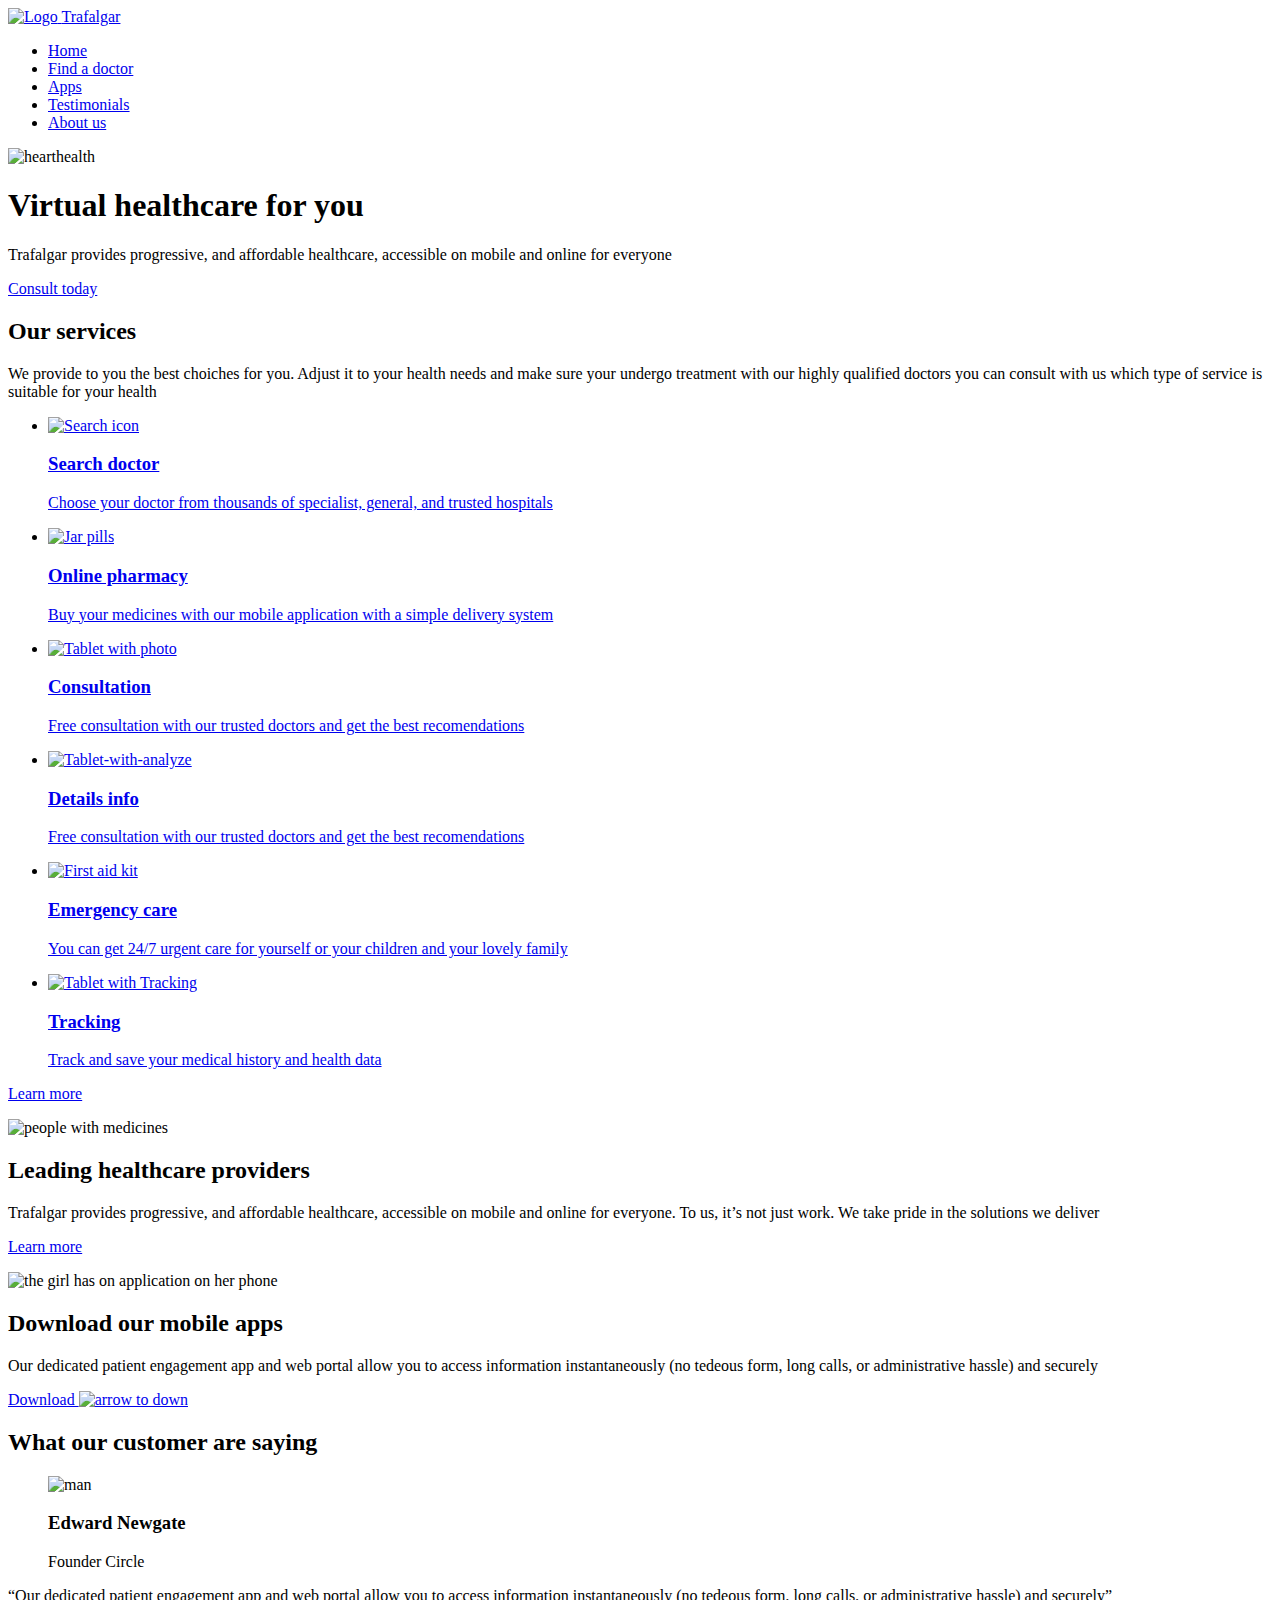
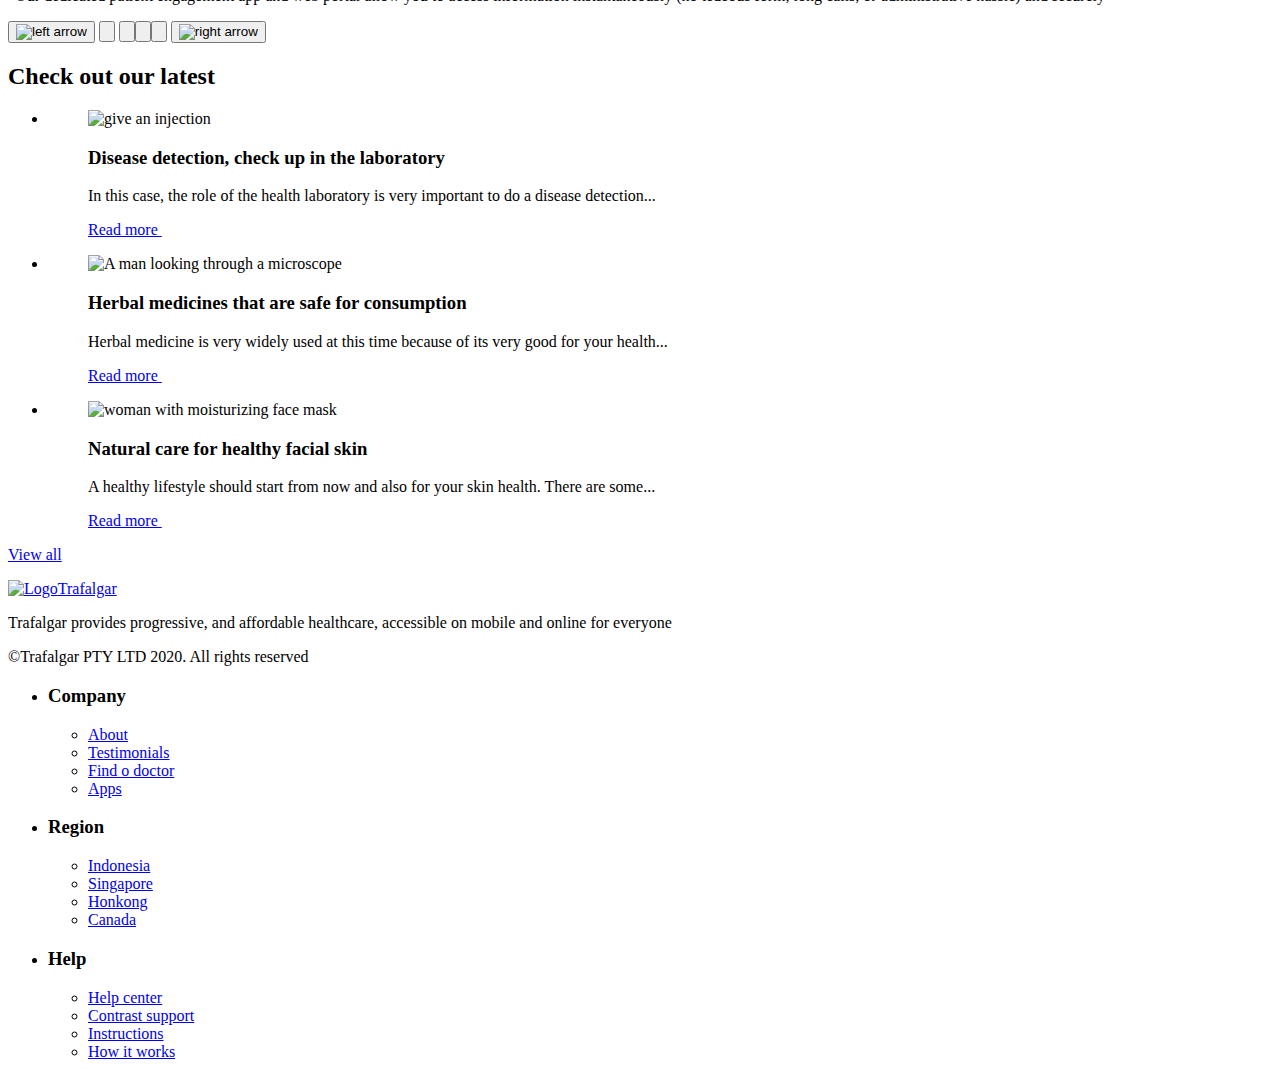
==== src/Trafalgar.html @ 9999d4df "aded scss trafalgar" ====
<!DOCTYPE html>
<html lang="en">
  <head>
    <meta charset="UTF-8" />
    <meta http-equiv="X-UA-Compatible" content="IE=edge" />
    <meta name="viewport" content="width=device-width, initial-scale=1.0" />
    <link rel="stylesheet" href="src/scss/style.scss" />
    <title>Trafalgar</title>
  </head>
  <body>
    <!-- Start main -->
    <main>
      <!-- Start hero -->

      <div class="hero">
        <!-- Start header -->
        <header>
          <a href="#"
            ><img class="logoimg" src="src/img/logo.svg" alt="Logo" />
            <span class="logo-name">Trafalgar</span></a
          >
          <!-- Start navigation -->
          <nav>
            <ul>
              <li>
                <a href="#" class="home">Home</a>
              </li>
              <li><a href="#">Find a doctor</a></li>
              <li><a href="#">Apps</a></li>
              <li><a href="#">Testimonials</a></li>
              <li><a href="#">About us</a></li>
            </ul>
          </nav>
          <!-- End Navigation -->
        </header>
        <!-- End header -->
        <!-- Start Hero-content -->
        <section class="hero-content">
          <img src="src/img/hero-content.png" alt="hearthealth" />
          <div class="hero-content-section">
            <h1>Virtual healthcare for you</h1>
            <p>
              Trafalgar provides progressive, and affordable healthcare,
              accessible on mobile and online for everyone
            </p>
            <a href="#" class="button"> Consult today</a>
          </div>
        </section>
      </div>
      <!-- End hero-->
      <!-- Start Article -->
      <section class="our-services">
        <div class="our-services-content">
          <h2>Our services</h2>
          <p>
            We provide to you the best choiches for you. Adjust it to your
            health needs and make sure your undergo treatment with our highly
            qualified doctors you can consult with us which type of service is
            suitable for your health
          </p>
        </div>
        <div class="card-box-conteiner">
          <ul class="card-box">
            <li>
              <a href="#" target="_blank" rel="noopener noreferrer">
                <img src="src/img/search.svg" alt="Search icon" />
                <h3>Search doctor</h3>
                <p>
                  Choose your doctor from thousands of specialist, general, and
                  trusted hospitals
                </p>
              </a>
            </li>
            <li>
              <a href="#" target="_blank" rel="noopener noreferrer">
                <img src="src/img/online-pharmacy.svg" alt="Jar pills" />
                <h3>Online pharmacy</h3>
                <p>
                  Buy your medicines with our mobile application with a simple
                  delivery system
                </p>
              </a>
            </li>
            <li>
              <a href="#" target="_blank" rel="noopener noreferrer">
                <img src="src/img/consultation.svg" alt="Tablet with photo" />
                <h3>Consultation</h3>
                <p>
                  Free consultation with our trusted doctors and get the best
                  recomendations
                </p>
              </a>
            </li>
            <li>
              <a href="#" target="_blank" rel="noopener noreferrer">
                <img src="src/img/details-info.svg" alt="Tablet-with-analyze" />
                <h3>Details info</h3>
                <p>
                  Free consultation with our trusted doctors and get the best
                  recomendations
                </p>
              </a>
            </li>
            <li>
              <a href="#" target="_blank" rel="noopener noreferrer">
                <img src="src/img/emergency-care.svg" alt="First aid kit" />
                <h3>Emergency care</h3>
                <p>
                  You can get 24/7 urgent care for yourself or your children and
                  your lovely family
                </p>
              </a>
            </li>
            <li>
              <a href="#" target="_blank" rel="noopener noreferrer">
                <img src="src/img/tracking.svg" alt=" Tablet with Tracking" />
                <h3>Tracking</h3>
                <p>Track and save your medical history and health data</p>
              </a>
            </li>
          </ul>
          <p class="button-our-services">
            <a
              href="#"
              class="learn-more"
              target="_blank"
              rel="noopener noreferrer"
              >Learn more</a
            >
          </p>
        </div>
      </section>
      <!-- End Article -->
      <!-- Start Article -->
      <section class="Leading-healthcare">
        <img
          src="src/img/Leading-healthcare-providers.png"
          alt="people with medicines"
        />
        <div class="healthcare-content">
          <h2>Leading healthcare providers</h2>
          <p>
            Trafalgar provides progressive, and affordable healthcare,
            accessible on mobile and online for everyone. To us, it’s not just
            work. We take pride in the solutions we deliver
          </p>
          <p>
            <a
              href="#"
              class="learn-more"
              target="_blank"
              rel="noopener noreferrer"
              >Learn more</a
            >
          </p>
        </div>
      </section>
      <!-- End Article -->
      <!-- Start Article -->
      <section class="mobile-apps">
        <img
          class="mobile-img"
          src="src/img/mobile-apps.png"
          alt="the girl has on application on her phone"
        />
        <div class="mobile-conteiner">
          <h2>Download our mobile apps</h2>
          <p>
            Our dedicated patient engagement app and web portal allow you to
            access information instantaneously (no tedeous form, long calls, or
            administrative hassle) and securely
          </p>

          <a href="#" class="learn-more"
            >Download <img src="src/img/Download.svg" alt="arrow to down"
          /></a>
        </div>
      </section>
      <!-- End Article -->
      <!-- Start Section -->
      <section class="customer">
        <h2>What our customer are saying</h2>
        <div class="customer-content">
          <figure>
            <img src="src/img/customer.png" alt="man" />
            <figcaption>
              <h3>Edward Newgate</h3>
              <span>Founder Circle</span>
            </figcaption>
          </figure>
          <p>
            “Our dedicated patient engagement app and web portal allow you to
            access information instantaneously (no tedeous form, long calls, or
            administrative hassle) and securely”
          </p>
        </div>
      </section>
      <div class="customer-button">
        <button>
          <img
            src="src/img/vector-left.svg"
            alt="left arrow"
            aria-label="left arrow"
          />
        </button>
        <button>
          <img src="src/img/Ellipse.svg" alt="" />
        </button>
        <button>
          <img src="src/img/Ellipse.svg" alt="" /></button
        ><button>
          <img src="src/img/Ellipse.svg" alt="" /></button
        ><button>
          <img src="src/img/Ellipse.svg" alt="" />
        </button>
        <button>
          <img
            src="src/img/Vector.svg"
            alt="right arrow"
            aria-label="right arrow"
          />
        </button>
      </div>
      <!-- End Section -->
      <!-- Start Arcticle -->
      <section class="check">
        <h2>Check out our latest</h2>
        <ul>
          <li>
            <figure>
              <img
                class="check-img"
                src="src/img/article1.jpg"
                alt="give an injection"
              />
              <figcaption>
                <h3>Disease detection, check up in the laboratory</h3>
                <p>
                  In this case, the role of the health laboratory is very
                  important to do a disease detection...
                </p>
                <a href="#"
                  >Read more <img src="src/img/check-right.svg" alt="" />
                </a>
              </figcaption>
            </figure>
          </li>
          <li>
            <figure>
              <img
                class="check-img"
                src="src/img/article2.png"
                alt="A man looking through a microscope"
              />
              <figcaption>
                <h3>Herbal medicines that are safe for consumption</h3>
                <p>
                  Herbal medicine is very widely used at this time because of
                  its very good for your health...
                </p>
                <a href="#"
                  >Read more <img src="src/img/check-right.svg" alt="" />
                </a>
              </figcaption>
            </figure>
          </li>
          <li>
            <figure>
              <img
                class="check-img"
                src="src/img/article3.png"
                alt="woman with moisturizing face mask"
              />
              <figcaption>
                <h3>Natural care for healthy facial skin</h3>
                <p>
                  A healthy lifestyle should start from now and also for your
                  skin health. There are some...
                </p>
                <a href="#"
                  >Read more <img src="src/img/check-right.svg" alt="" />
                </a>
              </figcaption>
            </figure>
          </li>
        </ul>
        <p class="learn-more-button">
          <a class="learn-more" href="#">View all</a>
        </p>
      </section>
      <!-- End arcticle -->
    </main>
    <!-- End Main -->
    <!-- Start Footer -->
    <footer class="footer">
      <div class="footer-conteiner">
        <div class="foother-content">
          <a href="#" class="footer-logo">
            <img src="src/img/logo.svg" alt="Logo" /><span>Trafalgar</span></a
          >
          <p>
            Trafalgar provides progressive, and affordable healthcare,
            accessible on mobile and online for everyone
          </p>
          <span class="copirating"
            >©Trafalgar PTY LTD 2020. All rights reserved</span
          >
        </div>
        <!-- Navigation -->
        <nav class="footer-nav">
          <ul>
            <li>
              <h3>Company</h3>
              <ul>
                <li><a href="#"> About</a></li>
                <li><a href="#"> Testimonials</a></li>
                <li><a href="#"> Find o doctor</a></li>
                <li><a href="#"> Apps</a></li>
              </ul>
            </li>
          </ul>
          <ul>
            <li>
              <h3>Region</h3>
              <ul>
                <li><a href="#"> Indonesia</a></li>
                <li><a href="#"> Singapore</a></li>
                <li><a href="#"> Honkong</a></li>
                <li><a href="#"> Canada</a></li>
              </ul>
            </li>
          </ul>
          <ul>
            <li>
              <h3 class="help">Help</h3>
              <ul>
                <li><a href="#">Help center</a></li>
                <li><a href="#">Contrast support</a></li>
                <li><a href="#">Instructions</a></li>
                <li><a href="#">How it works</a></li>
              </ul>
            </li>
          </ul>
        </nav>
      </div>
      <!-- End Navigation -->
    </footer>

    <!-- End footer -->
  </body>
</html>
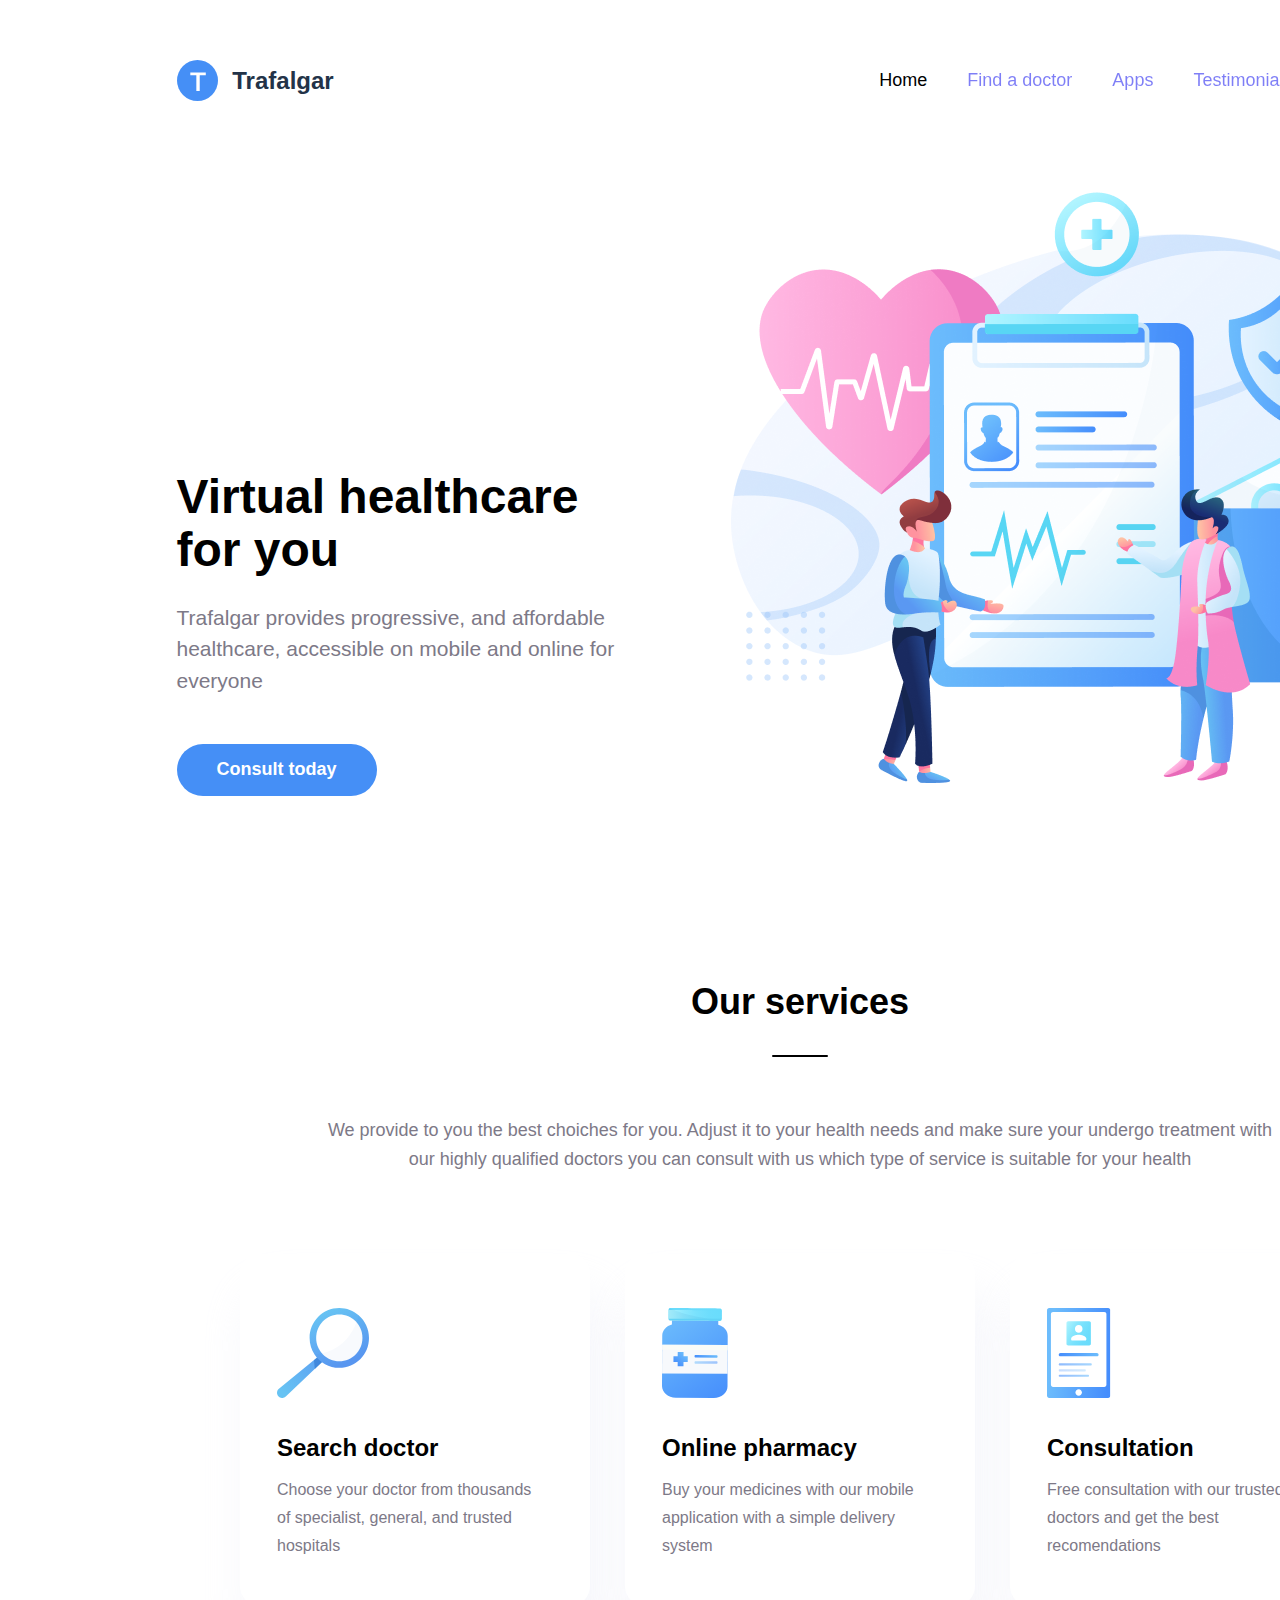
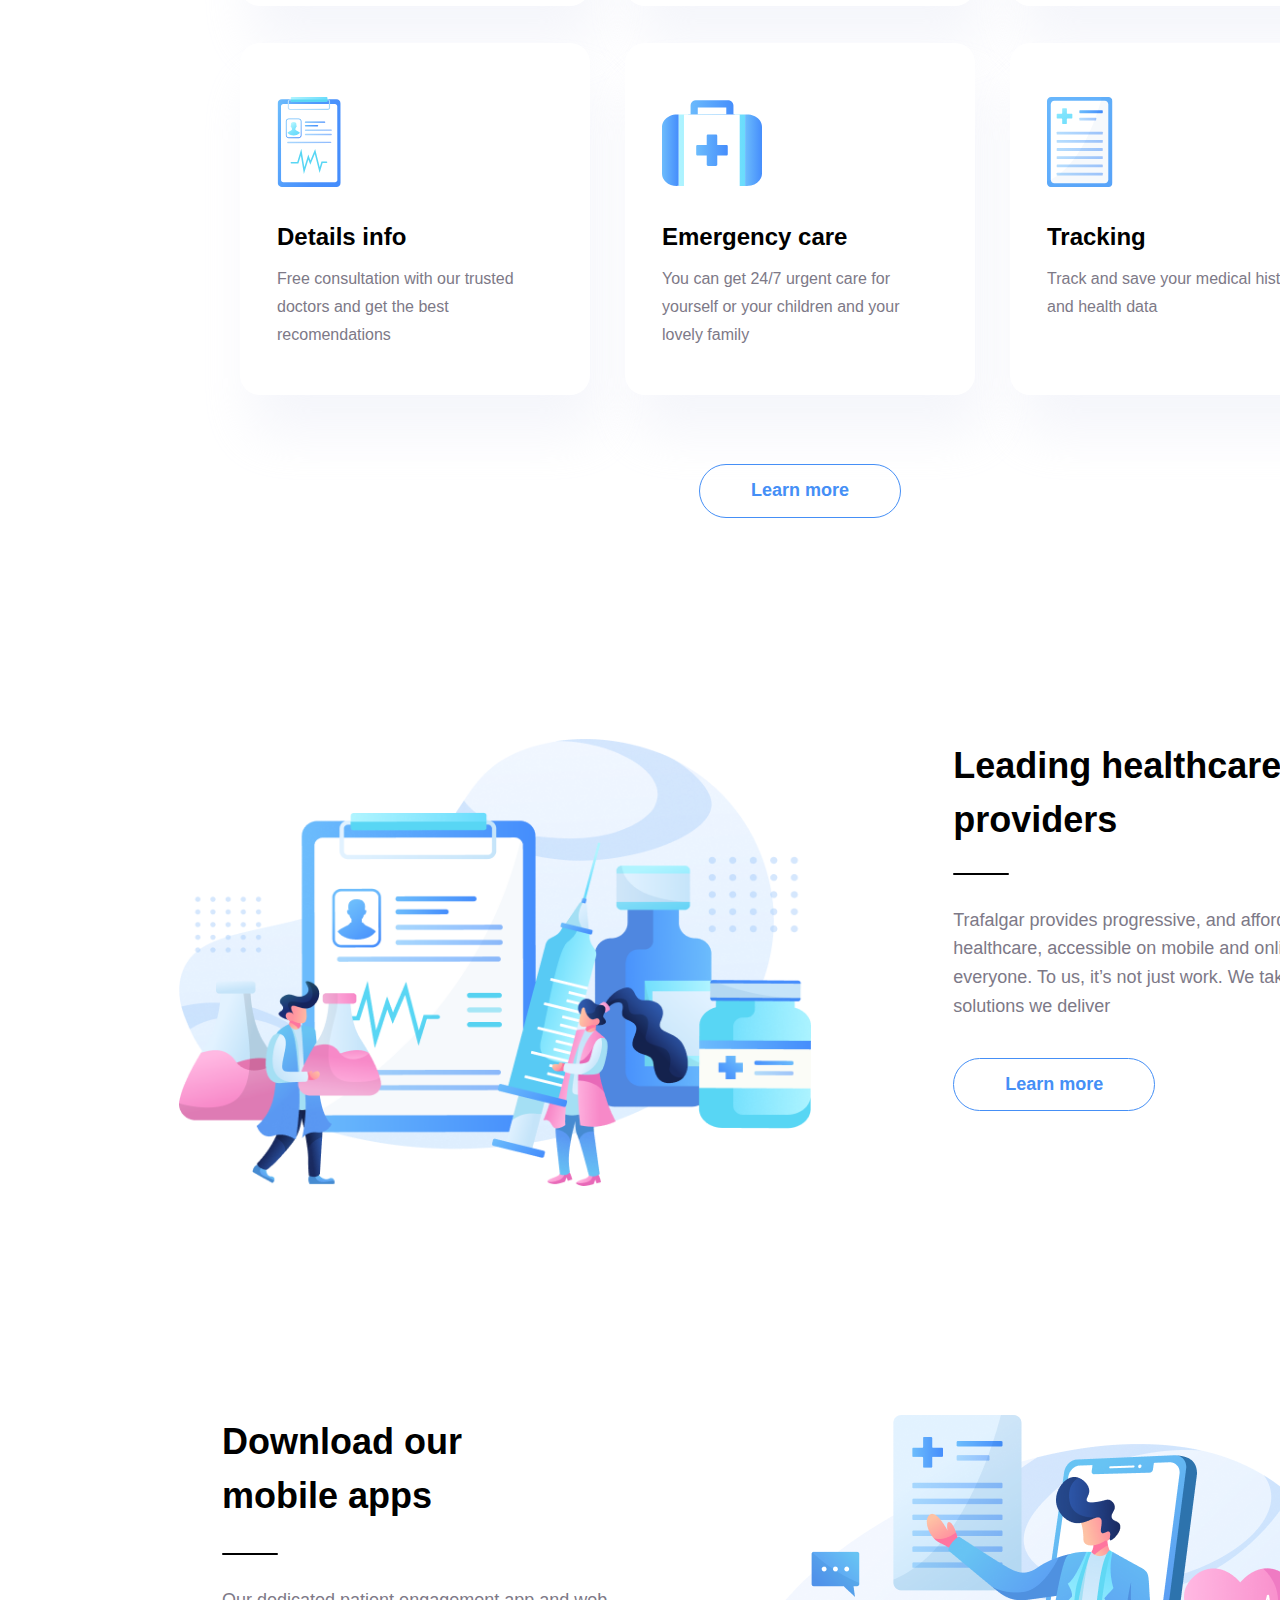
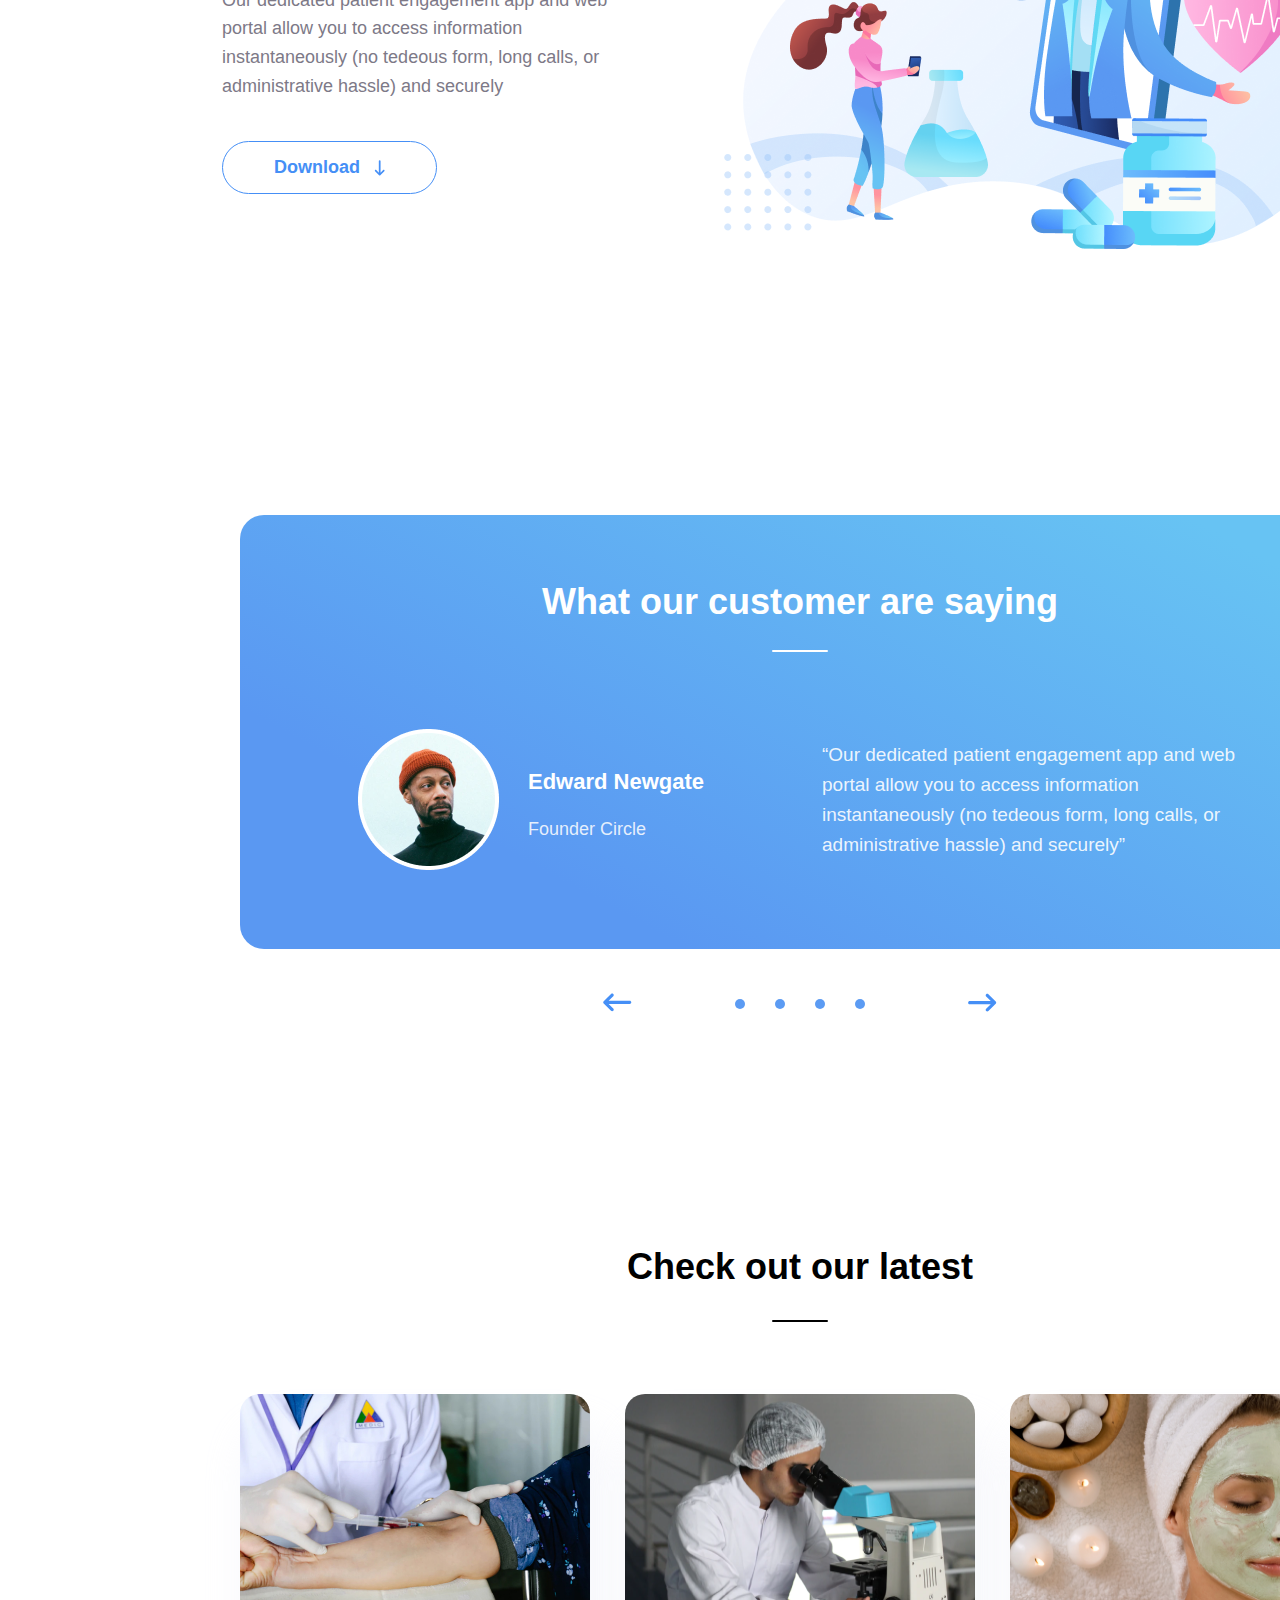
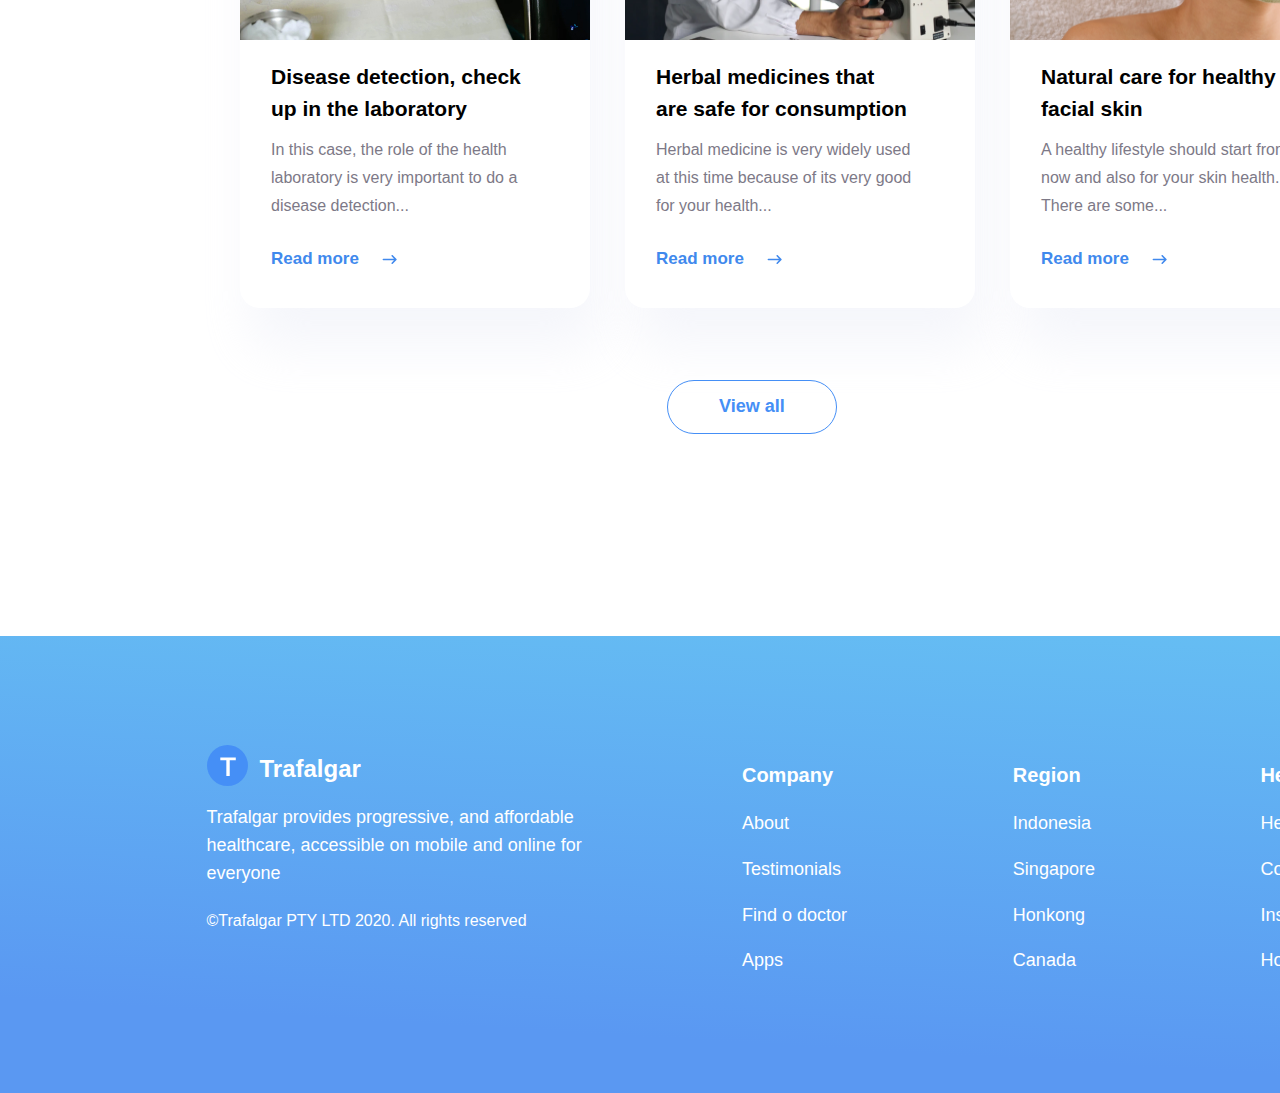
==== commit b500169c: "complete lesson" ====
--- a/src/Trafalgar.html
+++ b/src/Trafalgar.html
@@ -4,7 +4,7 @@
     <meta charset="UTF-8" />
     <meta http-equiv="X-UA-Compatible" content="IE=edge" />
     <meta name="viewport" content="width=device-width, initial-scale=1.0" />
-    <link rel="stylesheet" href="src/scss/style.scss" />
+    <link rel="stylesheet" href="/src/css/style.css" />
     <title>Trafalgar</title>
   </head>
   <body>
@@ -16,7 +16,7 @@
         <!-- Start header -->
         <header>
           <a href="#"
-            ><img class="logoimg" src="src/img/logo.svg" alt="Logo" />
+            ><img class="logoimg" src="../src/img/logo.svg" alt="Logo" />
             <span class="logo-name">Trafalgar</span></a
           >
           <!-- Start navigation -->
@@ -36,7 +36,7 @@
         <!-- End header -->
         <!-- Start Hero-content -->
         <section class="hero-content">
-          <img src="src/img/hero-content.png" alt="hearthealth" />
+          <img src="../src/img/hero-content.png" alt="hearthealth" />
           <div class="hero-content-section">
             <h1>Virtual healthcare for you</h1>
             <p>
@@ -63,7 +63,7 @@
           <ul class="card-box">
             <li>
               <a href="#" target="_blank" rel="noopener noreferrer">
-                <img src="src/img/search.svg" alt="Search icon" />
+                <img src="../src/img/search.svg" alt="Search icon" />
                 <h3>Search doctor</h3>
                 <p>
                   Choose your doctor from thousands of specialist, general, and
@@ -73,7 +73,7 @@
             </li>
             <li>
               <a href="#" target="_blank" rel="noopener noreferrer">
-                <img src="src/img/online-pharmacy.svg" alt="Jar pills" />
+                <img src="../src/img/online-pharmacy.svg" alt="Jar pills" />
                 <h3>Online pharmacy</h3>
                 <p>
                   Buy your medicines with our mobile application with a simple
@@ -83,7 +83,10 @@
             </li>
             <li>
               <a href="#" target="_blank" rel="noopener noreferrer">
-                <img src="src/img/consultation.svg" alt="Tablet with photo" />
+                <img
+                  src="../src/img/consultation.svg"
+                  alt="Tablet with photo"
+                />
                 <h3>Consultation</h3>
                 <p>
                   Free consultation with our trusted doctors and get the best
@@ -93,7 +96,10 @@
             </li>
             <li>
               <a href="#" target="_blank" rel="noopener noreferrer">
-                <img src="src/img/details-info.svg" alt="Tablet-with-analyze" />
+                <img
+                  src="../src/img/details-info.svg"
+                  alt="Tablet-with-analyze"
+                />
                 <h3>Details info</h3>
                 <p>
                   Free consultation with our trusted doctors and get the best
@@ -103,7 +109,7 @@
             </li>
             <li>
               <a href="#" target="_blank" rel="noopener noreferrer">
-                <img src="src/img/emergency-care.svg" alt="First aid kit" />
+                <img src="../src/img/emergency-care.svg" alt="First aid kit" />
                 <h3>Emergency care</h3>
                 <p>
                   You can get 24/7 urgent care for yourself or your children and
@@ -113,7 +119,10 @@
             </li>
             <li>
               <a href="#" target="_blank" rel="noopener noreferrer">
-                <img src="src/img/tracking.svg" alt=" Tablet with Tracking" />
+                <img
+                  src="../src/img/tracking.svg"
+                  alt=" Tablet with Tracking"
+                />
                 <h3>Tracking</h3>
                 <p>Track and save your medical history and health data</p>
               </a>
@@ -134,7 +143,7 @@
       <!-- Start Article -->
       <section class="Leading-healthcare">
         <img
-          src="src/img/Leading-healthcare-providers.png"
+          src="../src/img/Leading-healthcare-providers.png"
           alt="people with medicines"
         />
         <div class="healthcare-content">
@@ -160,7 +169,7 @@
       <section class="mobile-apps">
         <img
           class="mobile-img"
-          src="src/img/mobile-apps.png"
+          src="../src/img/mobile-apps.png"
           alt="the girl has on application on her phone"
         />
         <div class="mobile-conteiner">
@@ -172,7 +181,7 @@
           </p>
 
           <a href="#" class="learn-more"
-            >Download <img src="src/img/Download.svg" alt="arrow to down"
+            >Download <img src="../src/img/Download.svg" alt="arrow to down"
           /></a>
         </div>
       </section>
@@ -182,7 +191,7 @@
         <h2>What our customer are saying</h2>
         <div class="customer-content">
           <figure>
-            <img src="src/img/customer.png" alt="man" />
+            <img src="../src/img/customer.png" alt="man" />
             <figcaption>
               <h3>Edward Newgate</h3>
               <span>Founder Circle</span>
@@ -198,24 +207,24 @@
       <div class="customer-button">
         <button>
           <img
-            src="src/img/vector-left.svg"
+            src="../src/img/vector-left.svg"
             alt="left arrow"
             aria-label="left arrow"
           />
         </button>
         <button>
-          <img src="src/img/Ellipse.svg" alt="" />
+          <img src="../src/img/Ellipse.svg" alt="" />
         </button>
         <button>
-          <img src="src/img/Ellipse.svg" alt="" /></button
+          <img src="../src/img/Ellipse.svg" alt="" /></button
         ><button>
-          <img src="src/img/Ellipse.svg" alt="" /></button
+          <img src="../src/img/Ellipse.svg" alt="" /></button
         ><button>
-          <img src="src/img/Ellipse.svg" alt="" />
+          <img src="../src/img/Ellipse.svg" alt="" />
         </button>
         <button>
           <img
-            src="src/img/Vector.svg"
+            src="../src/img/Vector.svg"
             alt="right arrow"
             aria-label="right arrow"
           />
@@ -230,7 +239,7 @@
             <figure>
               <img
                 class="check-img"
-                src="src/img/article1.jpg"
+                src="../src/img/article1.jpg"
                 alt="give an injection"
               />
               <figcaption>
@@ -240,7 +249,7 @@
                   important to do a disease detection...
                 </p>
                 <a href="#"
-                  >Read more <img src="src/img/check-right.svg" alt="" />
+                  >Read more <img src="../src/img/check-right.svg" alt="" />
                 </a>
               </figcaption>
             </figure>
@@ -249,7 +258,7 @@
             <figure>
               <img
                 class="check-img"
-                src="src/img/article2.png"
+                src="../src/img/article2.png"
                 alt="A man looking through a microscope"
               />
               <figcaption>
@@ -259,7 +268,7 @@
                   its very good for your health...
                 </p>
                 <a href="#"
-                  >Read more <img src="src/img/check-right.svg" alt="" />
+                  >Read more <img src="../src/img/check-right.svg" alt="" />
                 </a>
               </figcaption>
             </figure>
@@ -268,7 +277,7 @@
             <figure>
               <img
                 class="check-img"
-                src="src/img/article3.png"
+                src="../src/img/article3.png"
                 alt="woman with moisturizing face mask"
               />
               <figcaption>
@@ -278,7 +287,7 @@
                   skin health. There are some...
                 </p>
                 <a href="#"
-                  >Read more <img src="src/img/check-right.svg" alt="" />
+                  >Read more <img src="../src/img/check-right.svg" alt="" />
                 </a>
               </figcaption>
             </figure>
@@ -296,7 +305,9 @@
       <div class="footer-conteiner">
         <div class="foother-content">
           <a href="#" class="footer-logo">
-            <img src="src/img/logo.svg" alt="Logo" /><span>Trafalgar</span></a
+            <img src="../src/img/logo.svg" alt="Logo" /><span
+              >Trafalgar</span
+            ></a
           >
           <p>
             Trafalgar provides progressive, and affordable healthcare,
--- a/src/css/style.css
+++ b/src/css/style.css
@@ -0,0 +1,910 @@
+/* http://meyerweb.com/eric/tools/css/reset/
+   v2.0-modified | 20110126
+   License: none (public domain)
+*/
+html,
+body,
+div,
+span,
+applet,
+object,
+iframe,
+h1,
+h2,
+h3,
+h4,
+h5,
+h6,
+p,
+blockquote,
+pre,
+a,
+abbr,
+acronym,
+address,
+big,
+cite,
+code,
+del,
+dfn,
+em,
+img,
+ins,
+kbd,
+q,
+s,
+samp,
+small,
+strike,
+strong,
+sub,
+sup,
+tt,
+var,
+b,
+u,
+i,
+center,
+dl,
+dt,
+dd,
+ol,
+ul,
+li,
+fieldset,
+form,
+label,
+legend,
+table,
+caption,
+tbody,
+tfoot,
+thead,
+tr,
+th,
+td,
+article,
+aside,
+canvas,
+details,
+embed,
+figure,
+figcaption,
+footer,
+header,
+hgroup,
+menu,
+nav,
+output,
+ruby,
+section,
+summary,
+time,
+mark,
+audio,
+video {
+  margin: 0;
+  padding: 0;
+  border: 0;
+  font-size: 100%;
+  font: inherit;
+  vertical-align: baseline; }
+
+/* make sure to set some focus styles for accessibility */
+:focus {
+  outline: 0; }
+
+/* HTML5 display-role reset for older browsers */
+article,
+aside,
+details,
+figcaption,
+figure,
+footer,
+header,
+hgroup,
+menu,
+nav,
+section {
+  display: block; }
+
+body {
+  line-height: 1; }
+
+ol,
+ul {
+  list-style: none; }
+
+blockquote,
+q {
+  quotes: none; }
+
+blockquote:before,
+blockquote:after,
+q:before,
+q:after {
+  content: '';
+  content: none; }
+
+table {
+  border-collapse: collapse;
+  border-spacing: 0; }
+
+input[type='search']::-webkit-search-cancel-button,
+input[type='search']::-webkit-search-decoration,
+input[type='search']::-webkit-search-results-button,
+input[type='search']::-webkit-search-results-decoration {
+  -webkit-appearance: none;
+  -moz-appearance: none; }
+
+input[type='search'] {
+  -webkit-appearance: none;
+  -moz-appearance: none;
+  -webkit-box-sizing: content-box;
+  -moz-box-sizing: content-box;
+  box-sizing: content-box; }
+
+textarea {
+  overflow: auto;
+  vertical-align: top;
+  resize: vertical; }
+
+/**
+ * Correct `inline-block` display not defined in IE 6/7/8/9 and Firefox 3.
+ */
+audio,
+canvas,
+video {
+  display: inline-block;
+  *display: inline;
+  *zoom: 1;
+  max-width: 100%; }
+
+/**
+ * Prevent modern browsers from displaying `audio` without controls.
+ * Remove excess height in iOS 5 devices.
+ */
+audio:not([controls]) {
+  display: none;
+  height: 0; }
+
+/**
+ * Address styling not present in IE 7/8/9, Firefox 3, and Safari 4.
+ * Known issue: no IE 6 support.
+ */
+[hidden] {
+  display: none; }
+
+/**
+ * 1. Correct text resizing oddly in IE 6/7 when body `font-size` is set using
+ *    `em` units.
+ * 2. Prevent iOS text size adjust after orientation change, without disabling
+ *    user zoom.
+ */
+html {
+  font-size: 100%;
+  /* 1 */
+  -webkit-text-size-adjust: 100%;
+  /* 2 */
+  -ms-text-size-adjust: 100%;
+  /* 2 */ }
+
+/**
+ * Address `outline` inconsistency between Chrome and other browsers.
+ */
+a:focus {
+  outline: thin dotted; }
+
+a {
+  text-decoration: none; }
+
+/**
+ * Improve readability when focused and also mouse hovered in all browsers.
+ */
+a:active,
+a:hover {
+  outline: 0; }
+
+/**
+ * 1. Remove border when inside `a` element in IE 6/7/8/9 and Firefox 3.
+ * 2. Improve image quality when scaled in IE 7.
+ */
+img {
+  border: 0;
+  /* 1 */
+  -ms-interpolation-mode: bicubic;
+  /* 2 */ }
+
+/**
+ * Address margin not present in IE 6/7/8/9, Safari 5, and Opera 11.
+ */
+figure {
+  margin: 0; }
+
+/**
+ * Correct margin displayed oddly in IE 6/7.
+ */
+form {
+  margin: 0; }
+
+/**
+ * Define consistent border, margin, and padding.
+ */
+fieldset {
+  border: 1px solid #c0c0c0;
+  margin: 0 2px;
+  padding: 0.35em 0.625em 0.75em; }
+
+/**
+ * 1. Correct color not being inherited in IE 6/7/8/9.
+ * 2. Correct text not wrapping in Firefox 3.
+ * 3. Correct alignment displayed oddly in IE 6/7.
+ */
+legend {
+  border: 0;
+  /* 1 */
+  padding: 0;
+  white-space: normal;
+  /* 2 */
+  *margin-left: -7px;
+  /* 3 */ }
+
+/**
+ * 1. Correct font size not being inherited in all browsers.
+ * 2. Address margins set differently in IE 6/7, Firefox 3+, Safari 5,
+ *    and Chrome.
+ * 3. Improve appearance and consistency in all browsers.
+ */
+button,
+input,
+select,
+textarea {
+  font-size: 100%;
+  /* 1 */
+  margin: 0;
+  /* 2 */
+  vertical-align: baseline;
+  /* 3 */
+  *vertical-align: middle;
+  /* 3 */ }
+
+/**
+ * Address Firefox 3+ setting `line-height` on `input` using `!important` in
+ * the UA stylesheet.
+ */
+button,
+input {
+  line-height: normal; }
+
+/**
+ * Address inconsistent `text-transform` inheritance for `button` and `select`.
+ * All other form control elements do not inherit `text-transform` values.
+ * Correct `button` style inheritance in Chrome, Safari 5+, and IE 6+.
+ * Correct `select` style inheritance in Firefox 4+ and Opera.
+ */
+button,
+select {
+  text-transform: none; }
+
+/**
+ * 1. Avoid the WebKit bug in Android 4.0.* where (2) destroys native `audio`
+ *    and `video` controls.
+ * 2. Correct inability to style clickable `input` types in iOS.
+ * 3. Improve usability and consistency of cursor style between image-type
+ *    `input` and others.
+ * 4. Remove inner spacing in IE 7 without affecting normal text inputs.
+ *    Known issue: inner spacing remains in IE 6.
+ */
+button,
+html input[type="button"],
+input[type="reset"],
+input[type="submit"] {
+  -webkit-appearance: button;
+  /* 2 */
+  cursor: pointer;
+  /* 3 */
+  *overflow: visible;
+  /* 4 */ }
+
+/**
+ * Re-set default cursor for disabled elements.
+ */
+button[disabled],
+html input[disabled] {
+  cursor: default; }
+
+/**
+ * 1. Address box sizing set to content-box in IE 8/9.
+ * 2. Remove excess padding in IE 8/9.
+ * 3. Remove excess padding in IE 7.
+ *    Known issue: excess padding remains in IE 6.
+ */
+input[type='checkbox'],
+input[type='radio'] {
+  box-sizing: border-box;
+  /* 1 */
+  padding: 0;
+  /* 2 */
+  *height: 13px;
+  /* 3 */
+  *width: 13px;
+  /* 3 */ }
+
+/**
+ * 1. Address `appearance` set to `searchfield` in Safari 5 and Chrome.
+ * 2. Address `box-sizing` set to `border-box` in Safari 5 and Chrome
+ *    (include `-moz` to future-proof).
+ */
+input[type='search'] {
+  -webkit-appearance: textfield;
+  /* 1 */
+  -moz-box-sizing: content-box;
+  -webkit-box-sizing: content-box;
+  /* 2 */
+  box-sizing: content-box; }
+
+/**
+ * Remove inner padding and search cancel button in Safari 5 and Chrome
+ * on OS X.
+ */
+input[type='search']::-webkit-search-cancel-button,
+input[type='search']::-webkit-search-decoration {
+  -webkit-appearance: none; }
+
+/**
+ * Remove inner padding and border in Firefox 3+.
+ */
+button::-moz-focus-inner,
+input::-moz-focus-inner {
+  border: 0;
+  padding: 0; }
+
+/**
+ * 1. Remove default vertical scrollbar in IE 6/7/8/9.
+ * 2. Improve readability and alignment in all browsers.
+ */
+textarea {
+  overflow: auto;
+  /* 1 */
+  vertical-align: top;
+  /* 2 */ }
+
+/**
+ * Remove most spacing between table cells.
+ */
+table {
+  border-collapse: collapse;
+  border-spacing: 0; }
+
+html,
+button,
+input,
+select,
+textarea {
+  color: #222; }
+
+::-moz-selection {
+  background: #b3d4fc;
+  text-shadow: none; }
+
+::selection {
+  background: #b3d4fc;
+  text-shadow: none; }
+
+img {
+  vertical-align: middle; }
+
+fieldset {
+  border: 0;
+  margin: 0;
+  padding: 0; }
+
+textarea {
+  resize: vertical; }
+
+.chromeframe {
+  margin: 0.2em 0;
+  background: #ccc;
+  color: #000;
+  padding: 0.2em 0; }
+
+body,
+html {
+  font-family: 'Mulish', Arial, Helvetica, sans-serif;
+  font-size: 10px;
+  font-style: normal;
+  font-weight: 300;
+  width: 1600px;
+  margin-right: auto;
+  margin-left: auto; }
+
+* {
+  box-sizing: border-box; }
+
+.button {
+  font-weight: 700;
+  font-size: 1.8rem;
+  line-height: 1.2;
+  padding: 15px 40px 15px 40px;
+  border-radius: 55px;
+  display: inline-block;
+  align-self: flex-start; }
+
+.learn-more {
+  color: #458ff6;
+  display: inline-block;
+  font-weight: 700;
+  font-size: 1.8rem;
+  line-height: 1.2;
+  padding: 15px 51px 15px 51px;
+  border: 1.4px solid #458ff6;
+  box-sizing: border-box;
+  border-radius: 55px; }
+
+h2 {
+  font-weight: 700;
+  font-size: 3.6rem;
+  line-height: 1.5;
+  color: #000000; }
+
+p {
+  font-weight: 300;
+  font-size: 1.8rem;
+  line-height: 1.6;
+  color: #7d7987; }
+
+.hero {
+  min-height: 100vh;
+  width: 1247px;
+  margin-left: auto;
+  margin-right: auto;
+  padding-top: 60px;
+  display: flex;
+  flex-direction: column; }
+  .hero ul {
+    display: flex; }
+  .hero li {
+    font-weight: 400;
+    padding: 3px 20px;
+    font-size: 1.8rem;
+    line-height: 1.2;
+    color: #1f1534;
+    opacity: 0.5; }
+    .hero li:hover {
+      opacity: 1; }
+    .hero li:first-of-type {
+      opacity: 1; }
+
+header {
+  display: flex;
+  justify-content: space-between;
+  align-items: center;
+  margin-bottom: 84px; }
+
+.logoimg {
+  width: 41px;
+  margin-right: 12px; }
+
+.logo-name {
+  color: #233348;
+  vertical-align: middle;
+  font-weight: 700;
+  font-size: 2.4rem;
+  line-height: 1.25; }
+
+.home {
+  color: black; }
+
+h1 {
+  font-weight: 700;
+  font-size: 4.8rem;
+  line-height: 1.1;
+  color: #000000;
+  margin-bottom: 25px; }
+
+.hero-content {
+  display: flex;
+  justify-content: space-between;
+  flex-direction: row-reverse; }
+  .hero-content p {
+    font-weight: 300;
+    font-size: 2.1rem;
+    line-height: 1.5;
+    color: #7d7987;
+    margin-bottom: 48px;
+    display: inline-block; }
+  .hero-content img {
+    width: 693px;
+    height: 598px;
+    margin-bottom: 192px; }
+
+.hero-content-section {
+  width: 445px;
+  margin-top: 107px;
+  flex-grow: 1;
+  display: flex;
+  flex-direction: column;
+  justify-content: center;
+  margin-right: 109px; }
+  .hero-content-section a {
+    background: #458ff6;
+    border: 0ch;
+    color: #ffffff; }
+
+@font-face {
+  font-family: 'Mulish', Arial, Helvetica, sans-serif;
+  font-style: normal;
+  font-weight: 700;
+  font-display: swap;
+  src: url(../src/fonts/Mulish-Bold.woff2) format("woff2"); }
+
+@font-face {
+  font-family: 'Mulish', Arial, Helvetica, sans-serif;
+  font-style: normal;
+  font-weight: 400;
+  font-display: swap;
+  src: url(../src/fonts/Mulish-Regular.woff2) format("woff2"); }
+
+@font-face {
+  font-family: 'Mulish', Arial, Helvetica, sans-serif;
+  font-style: normal;
+  font-weight: 300;
+  font-display: swap;
+  src: url(../src/fonts/Mulish-Light.woff2) format("woff2"); }
+
+@font-face {
+  font-family: 'Mulish', Arial, Helvetica, sans-serif;
+  font-style: normal;
+  font-weight: 600;
+  font-display: swap;
+  src: url(../src/fonts/Mulish-SemiBold.woff2) format("woff2"); }
+
+.our-services-content {
+  display: flex;
+  flex-direction: column;
+  align-items: center;
+  margin-left: auto;
+  margin-right: auto; }
+  .our-services-content h2 {
+    margin-bottom: 26px; }
+  .our-services-content p {
+    width: 952px;
+    margin-bottom: 80px;
+    text-align: center; }
+
+.our-services h2::after {
+  display: block;
+  content: '';
+  height: 2px;
+  width: 56px;
+  background-color: black;
+  border-radius: 5px;
+  margin-right: auto;
+  margin-left: auto;
+  margin-top: 26px;
+  margin-bottom: 33px; }
+
+.card-box {
+  display: flex;
+  flex-wrap: wrap;
+  justify-content: space-between;
+  margin-bottom: 69px; }
+  .card-box img {
+    height: 90px;
+    margin-bottom: 22px; }
+  .card-box h3 {
+    font-weight: 700;
+    font-size: 2.4rem;
+    line-height: 2.3;
+    color: #000000;
+    margin-bottom: 1px; }
+  .card-box p {
+    font-weight: 300;
+    font-size: 1.6rem;
+    line-height: 1.75;
+    width: 266px; }
+  .card-box li {
+    width: 350px;
+    background: #ffffff;
+    box-shadow: 10px 40px 50px rgba(229, 233, 246, 0.4);
+    border-radius: 20px; }
+    .card-box li a {
+      display: block;
+      padding: 54px 37px 46px; }
+    .card-box li:nth-child(1) {
+      margin-bottom: 37px; }
+    .card-box li:nth-child(2) {
+      margin-bottom: 37px; }
+    .card-box li:nth-child(3) {
+      margin-bottom: 37px; }
+
+.card-box-conteiner {
+  width: 1120px;
+  margin-left: auto;
+  margin-right: auto; }
+
+.button-our-services {
+  display: flex;
+  flex-direction: column;
+  align-items: center; }
+  .button-our-services a {
+    margin-bottom: 221px; }
+
+.Leading-healthcare {
+  width: 1242px;
+  margin-left: auto;
+  margin-right: auto;
+  display: flex;
+  justify-content: space-between;
+  flex-direction: row; }
+  .Leading-healthcare img {
+    width: 650px;
+    height: 447px;
+    margin-bottom: 229px;
+    margin-right: 142px; }
+
+.healthcare-content {
+  width: 481px; }
+  .healthcare-content h2::after {
+    display: block;
+    content: '';
+    height: 2px;
+    width: 56px;
+    background-color: black;
+    border-radius: 10px;
+    margin-top: 26px;
+    margin-bottom: 31px;
+    text-align: start; }
+  .healthcare-content p {
+    width: 450px;
+    margin-bottom: 37px; }
+
+.mobile-apps {
+  width: 1156px;
+  margin-left: auto;
+  margin-right: auto;
+  display: flex;
+  flex-direction: row-reverse;
+  justify-content: space-between; }
+
+.mobile-img {
+  width: 665px;
+  height: 434px;
+  margin-bottom: 266px; }
+
+.mobile-conteiner {
+  width: 420px; }
+  .mobile-conteiner h2 {
+    width: 254px;
+    margin-bottom: 30px; }
+    .mobile-conteiner h2::after {
+      display: block;
+      content: '';
+      height: 2px;
+      width: 56px;
+      background-color: black;
+      border-radius: 10px;
+      margin-top: 30px;
+      margin-bottom: 31px;
+      text-align: start; }
+  .mobile-conteiner p {
+    margin-bottom: 40px; }
+  .mobile-conteiner a {
+    display: inline-flex;
+    align-items: center; }
+  .mobile-conteiner img {
+    margin-left: 14px; }
+
+.customer {
+  width: 1120px;
+  margin-left: auto;
+  margin-right: auto;
+  background: linear-gradient(208.18deg, #67c3f3 9.05%, #5a98f2 76.74%);
+  border-radius: 24px;
+  padding: 64px 118px 79px;
+  margin-bottom: 43px; }
+  .customer h2 {
+    font-size: 3.6rem;
+    line-height: 1.3;
+    color: #ffffff;
+    text-align: center; }
+    .customer h2::after {
+      display: block;
+      content: '';
+      height: 2px;
+      width: 56px;
+      background-color: white;
+      border-radius: 6px;
+      margin-top: 25px;
+      margin-bottom: 77px;
+      text-align: center;
+      margin-right: auto;
+      margin-left: auto; }
+  .customer p {
+    font-weight: 400;
+    font-size: 1.9rem;
+    line-height: 1.57;
+    color: rgba(255, 255, 255, 0.9);
+    width: 420px;
+    vertical-align: center; }
+
+.customer-content {
+  display: flex;
+  justify-content: space-between;
+  align-items: center; }
+  .customer-content img {
+    width: 141px;
+    height: 141px;
+    margin-right: 29px; }
+  .customer-content h3 {
+    font-weight: 700;
+    font-size: 2.2rem;
+    line-height: 2.1;
+    color: #ffffff; }
+  .customer-content span {
+    font-weight: 400;
+    font-size: 1.8rem;
+    line-height: 2.6;
+    color: rgba(255, 255, 255, 0.85); }
+  .customer-content figcaption {
+    float: right;
+    margin-top: 30px; }
+
+.customer-button {
+  display: flex;
+  justify-content: center;
+  align-items: center;
+  width: 336px;
+  margin-left: auto;
+  margin-right: auto;
+  margin-bottom: 227px; }
+  .customer-button button {
+    border: none;
+    outline: none;
+    background: none; }
+    .customer-button button:first-of-type {
+      margin-right: 91px; }
+    .customer-button button:last-of-type {
+      margin-left: 91px; }
+    .customer-button button:nth-child(2) {
+      margin-right: 18px; }
+    .customer-button button:nth-child(3) {
+      margin-right: 18px; }
+    .customer-button button:nth-child(4) {
+      margin-right: 18px; }
+
+.check {
+  width: 1120px;
+  margin-right: auto;
+  margin-left: auto;
+  margin-bottom: 202px; }
+  .check h2 {
+    text-align: center; }
+    .check h2::after {
+      display: block;
+      content: '';
+      height: 2px;
+      width: 56px;
+      background-color: black;
+      border-radius: 5px;
+      margin-top: 26px;
+      margin-bottom: 72px;
+      text-align: center;
+      margin-right: auto;
+      margin-left: auto; }
+  .check h3 {
+    font-weight: 700;
+    font-size: 2.1rem;
+    line-height: 1.5;
+    color: #000000;
+    margin-bottom: 12px;
+    width: 251px; }
+  .check p {
+    font-size: 1.6rem;
+    line-height: 1.75;
+    width: 266px;
+    margin-bottom: 25px; }
+  .check ul {
+    display: flex;
+    flex-wrap: wrap;
+    justify-content: space-between; }
+  .check li {
+    width: 350px;
+    display: inline-block;
+    background: #ffffff;
+    box-shadow: 10px 40px 50px rgba(229, 233, 246, 0.4);
+    border-radius: 20px;
+    margin-bottom: 72px; }
+  .check figcaption {
+    padding-right: 51px;
+    padding-left: 31px; }
+    .check figcaption a {
+      display: inline-block;
+      padding-bottom: 35px;
+      font-weight: 600;
+      font-size: 17px;
+      line-height: 28px;
+      color: #4089ed; }
+      .check figcaption a img {
+        margin-left: 18px; }
+
+.check-img {
+  width: 350px;
+  height: 246px;
+  margin-bottom: 21px;
+  border-top-left-radius: 20px;
+  border-top-right-radius: 20px; }
+
+.learn-more-button {
+  margin-left: auto;
+  margin-right: auto; }
+
+.footer {
+  background: linear-gradient(183.41deg, #67c3f3 -8.57%, #5a98f2 82.96%); }
+  .footer p {
+    color: #ffffff;
+    font-size: 1.8rem;
+    line-height: 1.56;
+    margin-bottom: 31px;
+    width: 391px; }
+
+.footer-conteiner {
+  width: 1187px;
+  margin-left: auto;
+  margin-right: auto;
+  padding-top: 109px;
+  padding-bottom: 97px;
+  display: flex;
+  justify-content: space-between;
+  align-items: flex-start; }
+
+.footer-logo img {
+  width: 41px;
+  height: 41px;
+  margin-right: 12px;
+  margin-bottom: 17px; }
+
+.footer-logo span {
+  font-weight: 700;
+  font-size: 2.4rem;
+  line-height: 1.25;
+  color: #ffffff; }
+
+.copirating {
+  font-weight: 300;
+  font-size: 1.6rem;
+  line-height: 1.75px;
+  color: #ffffff; }
+
+footer nav h2 {
+  font-weight: 700;
+  font-size: 2em;
+  line-height: 3; }
+
+footer nav h3 {
+  font-weight: 300;
+  font-size: 1.8em;
+  line-height: 2.1; }
+
+footer nav ul {
+  display: inline-flex;
+  flex-direction: column; }
+
+.footer-nav h3 {
+  font-weight: 700;
+  font-size: 2rem;
+  line-height: 3;
+  color: #ffffff;
+  margin-right: 177px; }
+
+.footer-nav li {
+  margin-bottom: 8px; }
+
+.footer-nav a {
+  font-weight: 300;
+  font-size: 1.8rem;
+  line-height: 2.1;
+  color: #ffffff; }
+
+.help:first-of-type {
+  margin-right: 0; }
